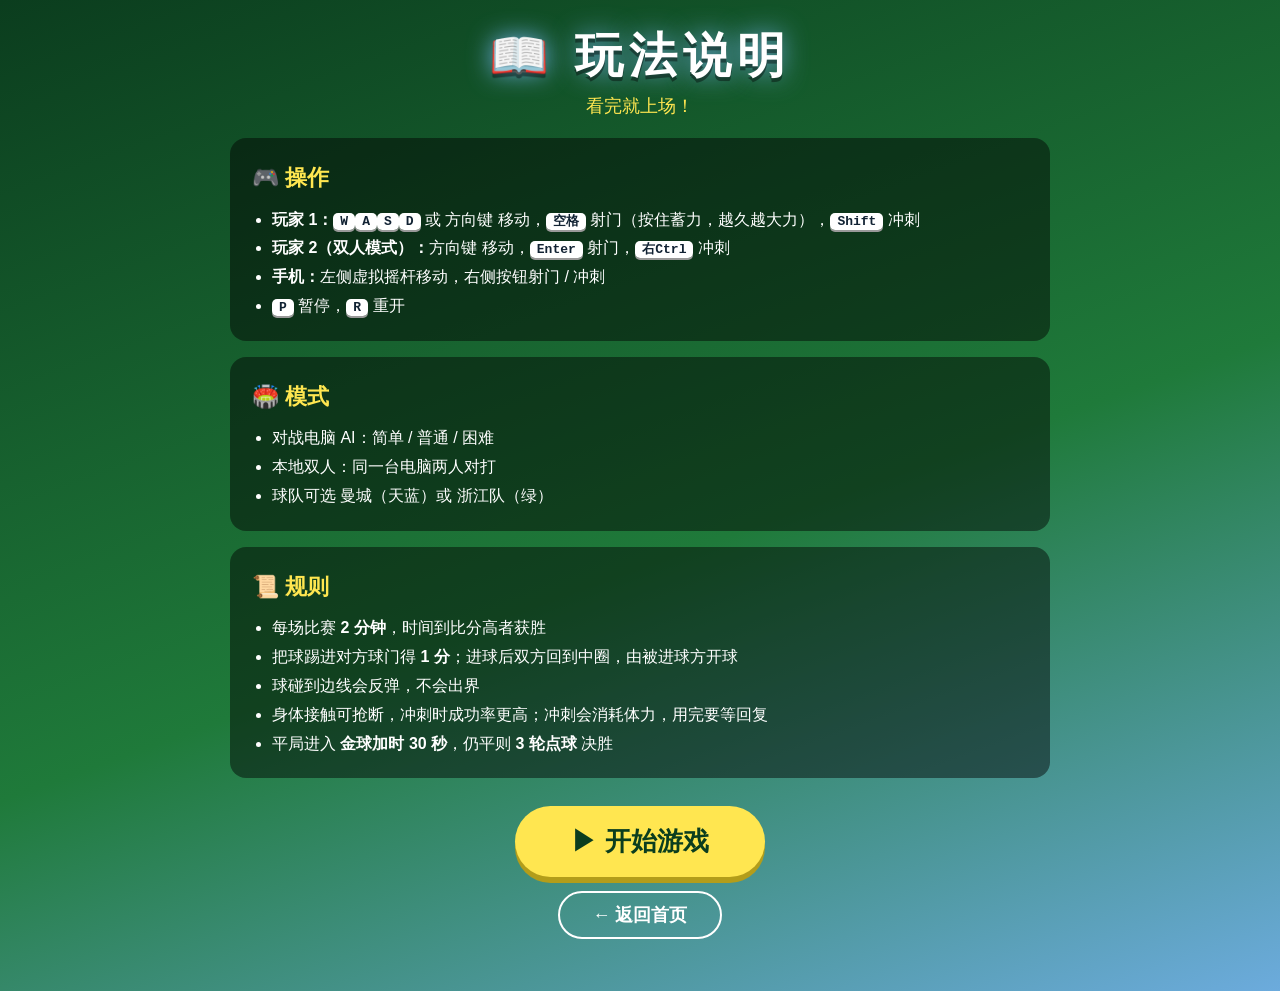
==== help.html @ 9443b8d7 "Landing, help, cover" ====
<!doctype html><html lang="zh-CN"><head><meta charset="utf-8"><meta name="viewport" content="width=device-width,initial-scale=1">
<title>玩法说明 · 绿茵对决</title><meta property="og:image" content="https://hgc2819465493-ship-it.github.io/football-game/cover.png"><link rel="stylesheet" href="style.css"></head><body><div class="wrap">
<h1 style="font-size:48px">📖 玩法说明</h1><p class="sub">看完就上场！</p>
<div class="card"><h2>🎮 操作</h2><ul>
<li><b>玩家 1：</b><kbd>W</kbd><kbd>A</kbd><kbd>S</kbd><kbd>D</kbd> 或 方向键 移动，<kbd>空格</kbd> 射门（按住蓄力，越久越大力），<kbd>Shift</kbd> 冲刺</li>
<li><b>玩家 2（双人模式）：</b>方向键 移动，<kbd>Enter</kbd> 射门，<kbd>右Ctrl</kbd> 冲刺</li>
<li><b>手机：</b>左侧虚拟摇杆移动，右侧按钮射门 / 冲刺</li>
<li><kbd>P</kbd> 暂停，<kbd>R</kbd> 重开</li></ul></div>
<div class="card"><h2>🏟️ 模式</h2><ul><li>对战电脑 AI：简单 / 普通 / 困难</li><li>本地双人：同一台电脑两人对打</li><li>球队可选 曼城（天蓝）或 浙江队（绿）</li></ul></div>
<div class="card"><h2>📜 规则</h2><ul>
<li>每场比赛 <b>2 分钟</b>，时间到比分高者获胜</li>
<li>把球踢进对方球门得 <b>1 分</b>；进球后双方回到中圈，由被进球方开球</li>
<li>球碰到边线会反弹，不会出界</li>
<li>身体接触可抢断，冲刺时成功率更高；冲刺会消耗体力，用完要等回复</li>
<li>平局进入 <b>金球加时 30 秒</b>，仍平则 <b>3 轮点球</b> 决胜</li></ul></div>
<div class="btns"><a class="btn" href="index.html">▶ 开始游戏</a><a class="btn alt" href="home.html">← 返回首页</a></div>
</div></body></html>
---- style.css ----
*{box-sizing:border-box;margin:0;padding:0}
body{font-family:-apple-system,"PingFang SC","Noto Sans SC","Microsoft YaHei",sans-serif;background:linear-gradient(160deg,#0b3d1e,#1f7a3a 55%,#6cabdd);color:#fff;min-height:100vh;display:flex;flex-direction:column;align-items:center;padding:24px 16px}
.wrap{max-width:820px;width:100%}
h1{font-size:clamp(40px,10vw,76px);text-align:center;letter-spacing:6px;text-shadow:0 4px 0 #0006,0 0 24px #6cabdd}
.sub{text-align:center;color:#ffe650;font-size:18px;margin:6px 0 20px}
.cover{width:100%;border-radius:18px;box-shadow:0 12px 40px #0008;display:block}
.btns{display:flex;flex-direction:column;align-items:center;gap:14px;margin:28px 0}
.btn{display:inline-block;text-decoration:none;font-weight:800;border-radius:999px;padding:18px 56px;font-size:26px;background:#ffe650;color:#0b3d1e;box-shadow:0 6px 0 #b39d1a;transition:transform .1s}
.btn:active{transform:translateY(4px);box-shadow:0 2px 0 #b39d1a}
.btn.alt{background:transparent;color:#fff;border:2px solid #fff;box-shadow:none;font-size:18px;padding:10px 32px}
.card{background:#0007;border-radius:16px;padding:20px 22px;margin:16px 0;line-height:1.8}
.card h2{color:#ffe650;margin-bottom:8px;font-size:22px}
.card li{margin-left:20px}
kbd{background:#fff;color:#123;border-radius:5px;padding:1px 7px;font-family:monospace;font-weight:700;box-shadow:0 2px 0 #999}
.teams{display:flex;justify-content:center;gap:12px;flex-wrap:wrap}
.tag{padding:6px 16px;border-radius:999px;font-weight:700}
.city{background:#6cabdd}.zj{background:#1f9d4a}
footer{opacity:.7;font-size:13px;text-align:center;margin-top:20px}
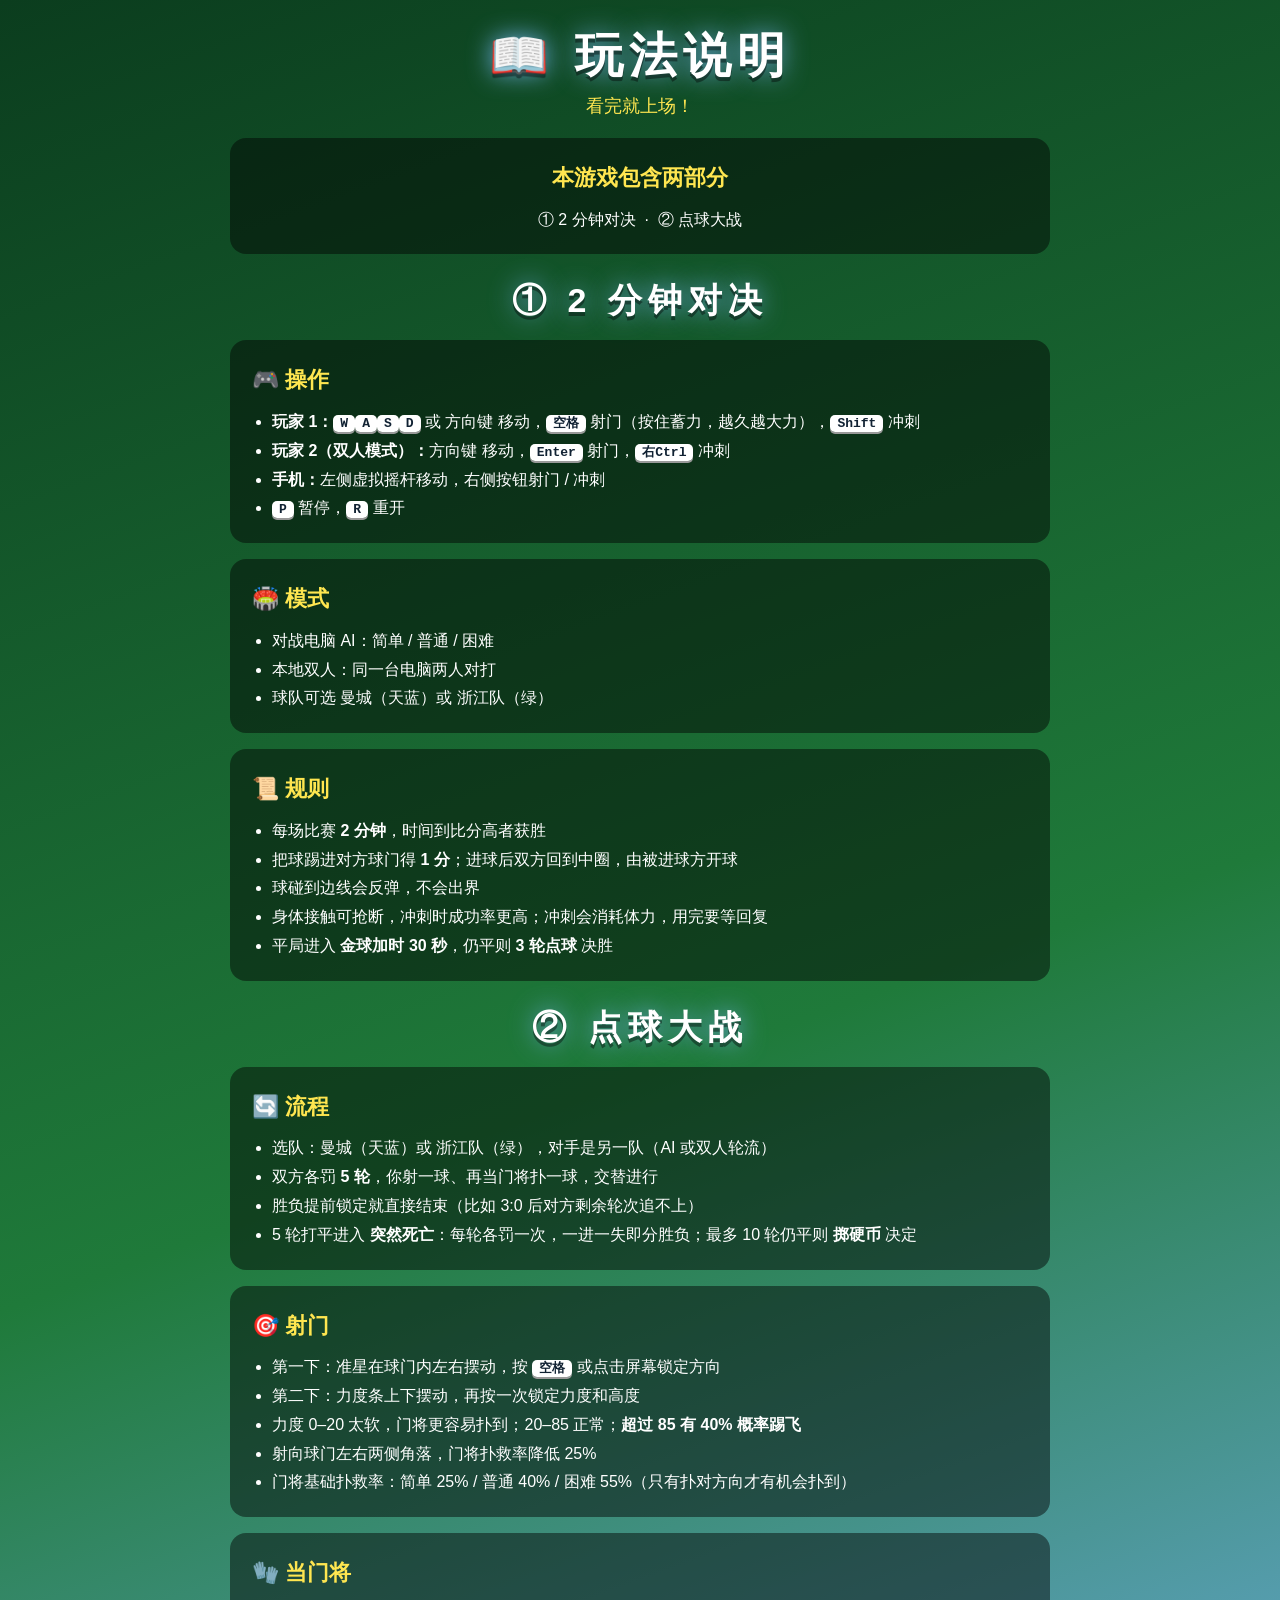
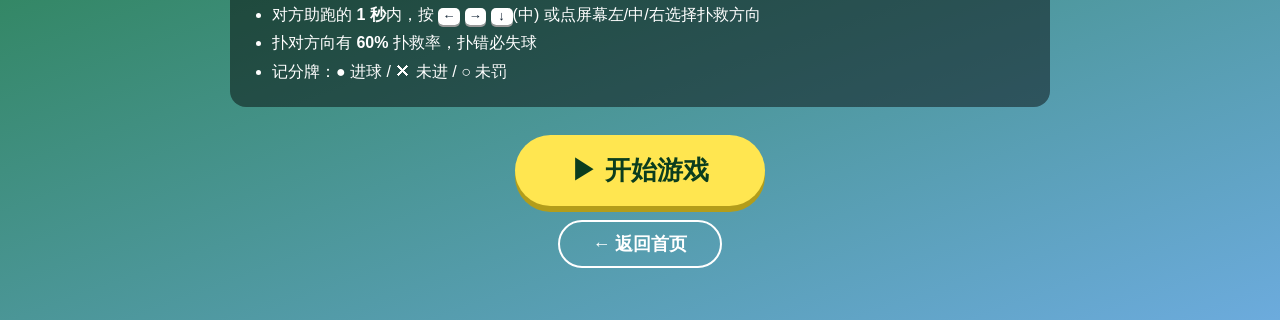
==== commit 528ddab7: "Help: add penalty shootout" ====
--- a/help.html
+++ b/help.html
@@ -1,6 +1,8 @@
 <!doctype html><html lang="zh-CN"><head><meta charset="utf-8"><meta name="viewport" content="width=device-width,initial-scale=1">
 <title>玩法说明 · 绿茵对决</title><meta property="og:image" content="https://hgc2819465493-ship-it.github.io/football-game/cover.png"><link rel="stylesheet" href="style.css"></head><body><div class="wrap">
 <h1 style="font-size:48px">📖 玩法说明</h1><p class="sub">看完就上场！</p>
+<div class="card" style="text-align:center"><h2>本游戏包含两部分</h2>① 2 分钟对决 &nbsp;·&nbsp; ② 点球大战</div>
+<h1 style="font-size:34px;margin-top:24px">① 2 分钟对决</h1>
 <div class="card"><h2>🎮 操作</h2><ul>
 <li><b>玩家 1：</b><kbd>W</kbd><kbd>A</kbd><kbd>S</kbd><kbd>D</kbd> 或 方向键 移动，<kbd>空格</kbd> 射门（按住蓄力，越久越大力），<kbd>Shift</kbd> 冲刺</li>
 <li><b>玩家 2（双人模式）：</b>方向键 移动，<kbd>Enter</kbd> 射门，<kbd>右Ctrl</kbd> 冲刺</li>
@@ -13,5 +15,21 @@
 <li>球碰到边线会反弹，不会出界</li>
 <li>身体接触可抢断，冲刺时成功率更高；冲刺会消耗体力，用完要等回复</li>
 <li>平局进入 <b>金球加时 30 秒</b>，仍平则 <b>3 轮点球</b> 决胜</li></ul></div>
+<h1 style="font-size:34px;margin-top:24px">② 点球大战</h1>
+<div class="card"><h2>🔄 流程</h2><ul>
+<li>选队：曼城（天蓝）或 浙江队（绿），对手是另一队（AI 或双人轮流）</li>
+<li>双方各罚 <b>5 轮</b>，你射一球、再当门将扑一球，交替进行</li>
+<li>胜负提前锁定就直接结束（比如 3:0 后对方剩余轮次追不上）</li>
+<li>5 轮打平进入 <b>突然死亡</b>：每轮各罚一次，一进一失即分胜负；最多 10 轮仍平则 <b>掷硬币</b> 决定</li></ul></div>
+<div class="card"><h2>🎯 射门</h2><ul>
+<li>第一下：准星在球门内左右摆动，按 <kbd>空格</kbd> 或点击屏幕锁定方向</li>
+<li>第二下：力度条上下摆动，再按一次锁定力度和高度</li>
+<li>力度 0–20 太软，门将更容易扑到；20–85 正常；<b>超过 85 有 40% 概率踢飞</b></li>
+<li>射向球门左右两侧角落，门将扑救率降低 25%</li>
+<li>门将基础扑救率：简单 25% / 普通 40% / 困难 55%（只有扑对方向才有机会扑到）</li></ul></div>
+<div class="card"><h2>🧤 当门将</h2><ul>
+<li>对方助跑的 <b>1 秒</b>内，按 <kbd>←</kbd> <kbd>→</kbd> <kbd>↓</kbd>(中) 或点屏幕左/中/右选择扑救方向</li>
+<li>扑对方向有 <b>60%</b> 扑救率，扑错必失球</li>
+<li>记分牌：● 进球 / ✕ 未进 / ○ 未罚</li></ul></div>
 <div class="btns"><a class="btn" href="index.html">▶ 开始游戏</a><a class="btn alt" href="home.html">← 返回首页</a></div>
 </div></body></html>
